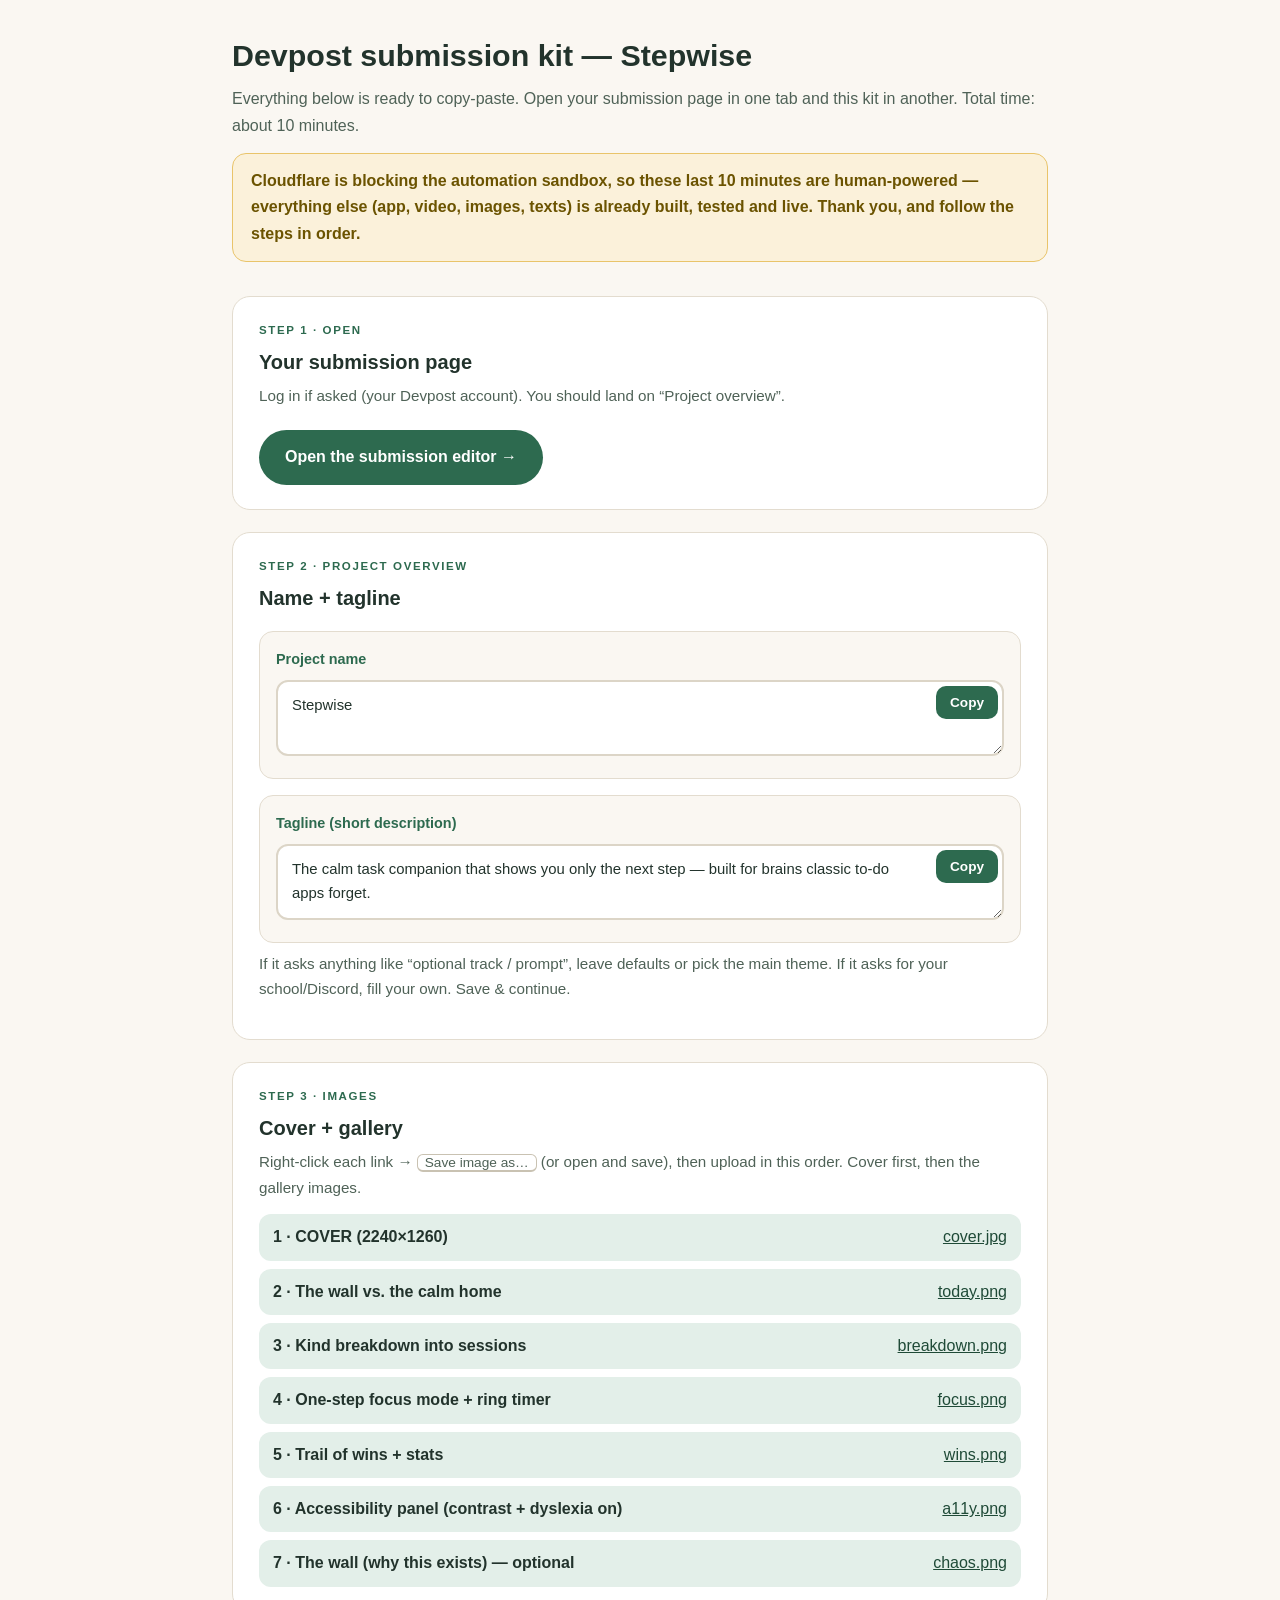
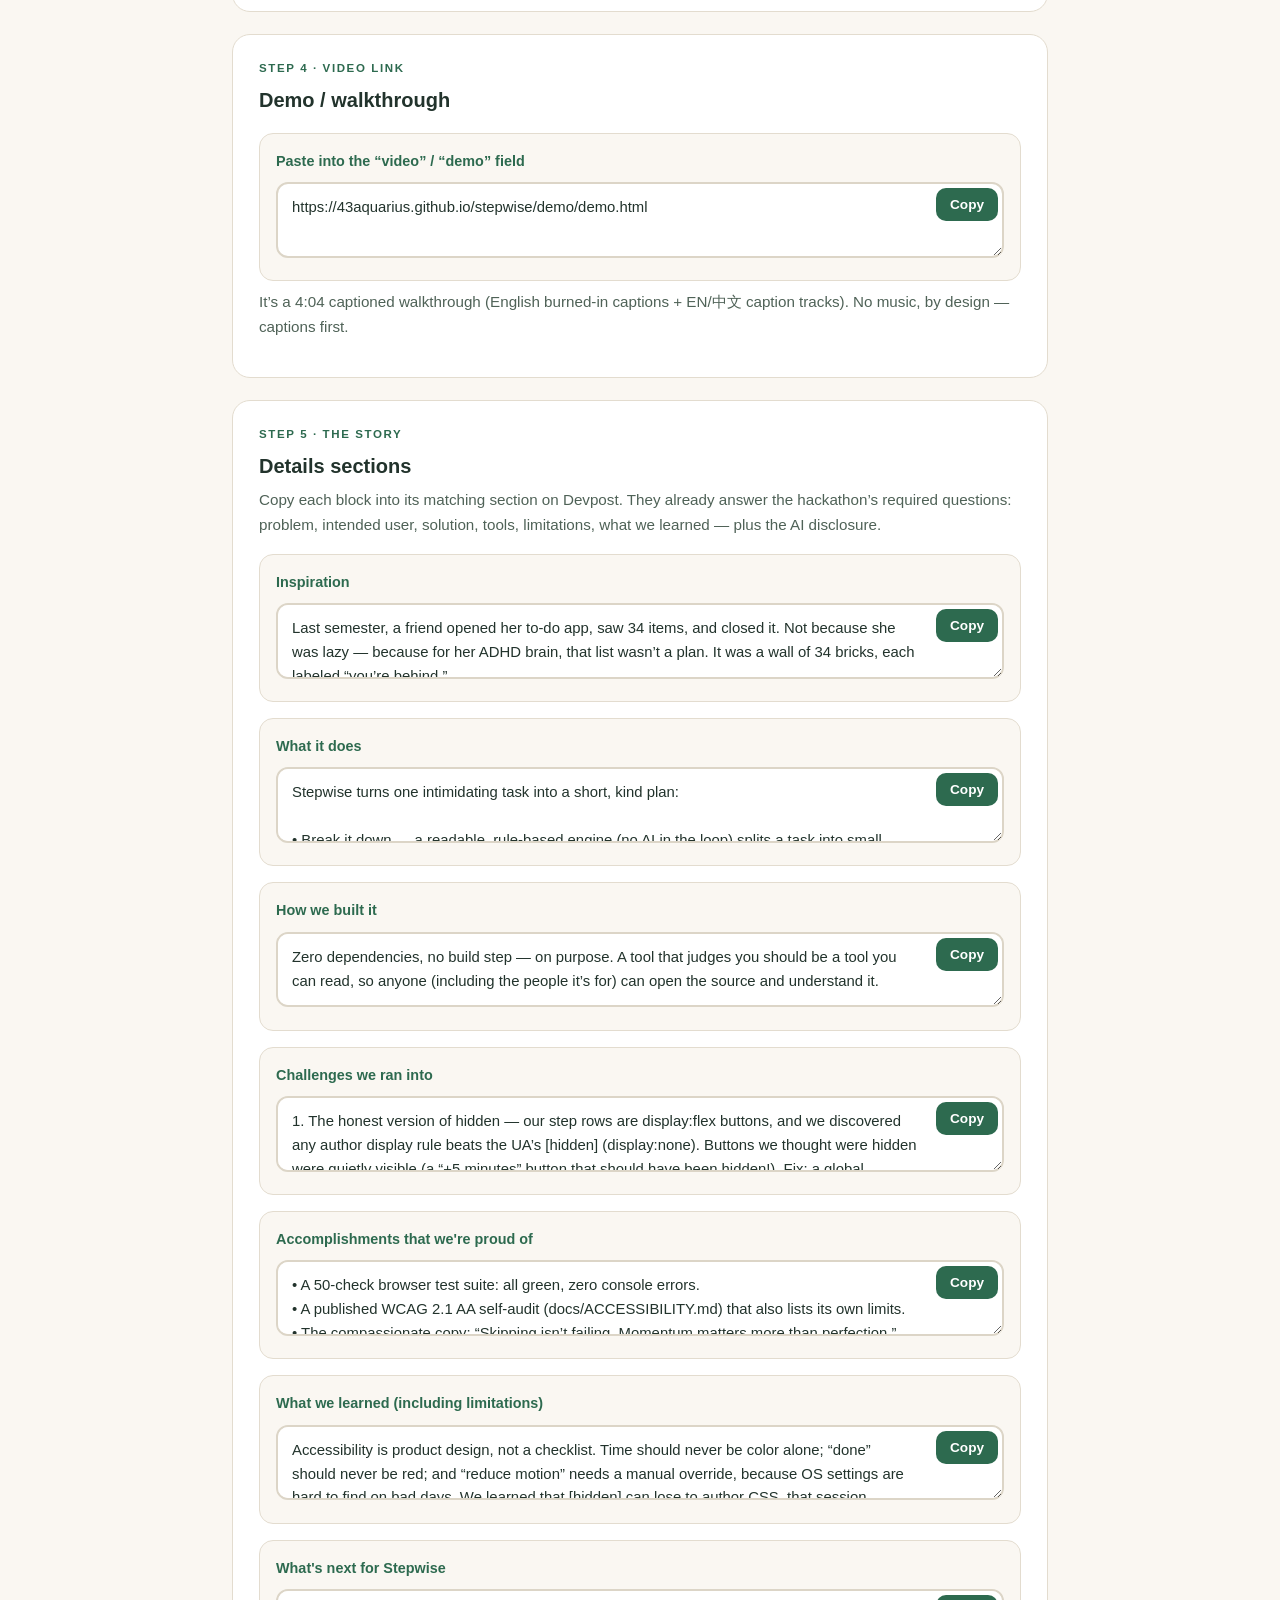
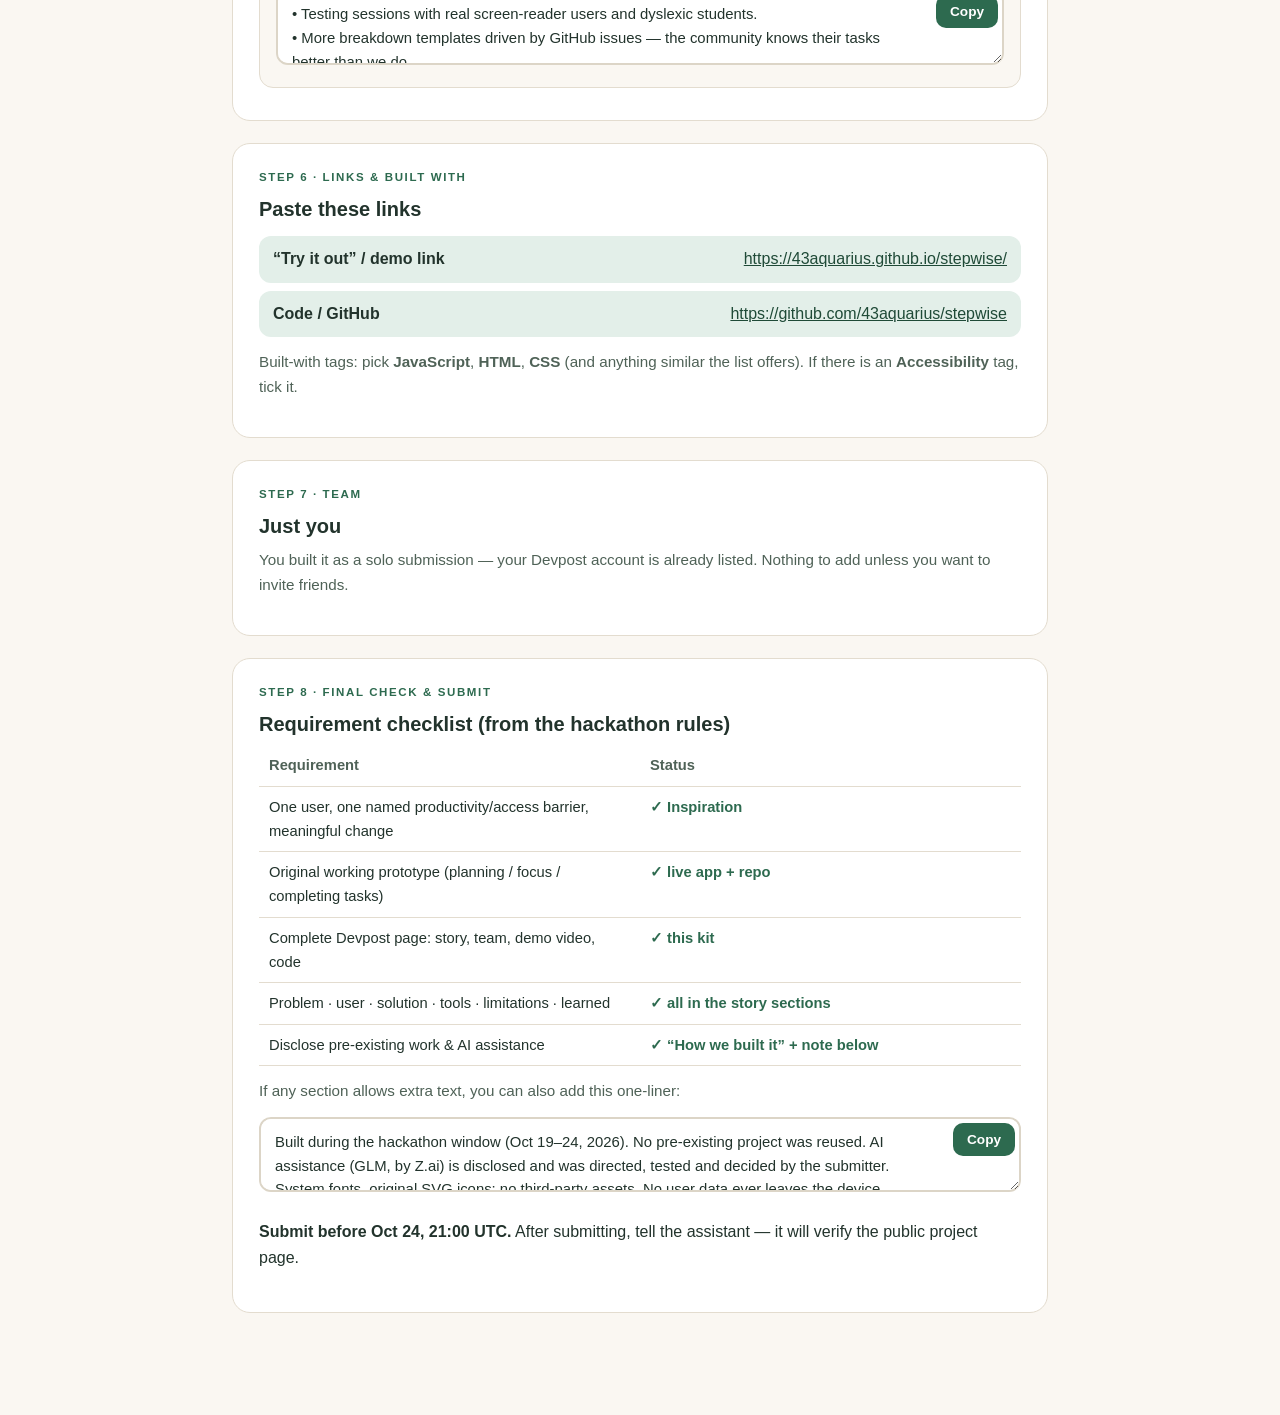
==== submission-kit.html @ bdf695e5 "Add one-page submission kit (copy-paste blocks + asset links)" ====
<!doctype html>
<html lang="en">
<head>
<meta charset="utf-8">
<meta name="viewport" content="width=device-width, initial-scale=1">
<title>Stepwise — Devpost submission kit</title>
<style>
  :root { --bg:#FAF7F2; --card:#fff; --ink:#22332C; --soft:#4F6257; --faint:#77897F;
    --brand:#2D6A4F; --deep:#1F4A37; --softbg:#E3EFE9; --gold:#E9C46A; --goldink:#6B5300;
    --goldbg:#FBF1DA; --line:1px solid #E3DCCF;
    --font:-apple-system,BlinkMacSystemFont,"Segoe UI",Roboto,"Helvetica Neue",Arial,sans-serif; }
  *{box-sizing:border-box} body{margin:0;background:var(--bg);color:var(--ink);font-family:var(--font);line-height:1.65}
  .wrap{max-width:860px;margin:0 auto;padding:30px 22px 80px}
  h1{font-size:1.9rem;margin:0 0 6px} .sub{color:var(--soft);margin:0 0 8px}
  .note{background:var(--goldbg);border:1px solid var(--gold);border-radius:14px;padding:14px 18px;margin:14px 0 34px;color:var(--goldink);font-weight:600}
  .step{background:var(--card);border:var(--line);border-radius:18px;padding:24px 26px;margin-bottom:22px}
  .step h2{margin:0 0 4px;font-size:1.25rem}
  .kicker{color:var(--brand);font-weight:800;letter-spacing:.14em;font-size:.72rem;text-transform:uppercase;margin:0 0 6px}
  .hint{color:var(--soft);font-size:.95em;margin:4px 0 14px}
  .field{margin:16px 0 8px;padding:14px 16px;background:var(--bg);border-radius:14px;border:var(--line)}
  .field .fname{font-weight:800;font-size:.9em;color:var(--brand)}
  .paste{position:relative;margin-top:8px}
  .paste textarea{width:100%;min-height:64px;border:2px solid #DCD5C7;border-radius:12px;padding:12px 84px 12px 14px;font:inherit;font-size:.93em;line-height:1.6;background:#fff;color:var(--ink);resize:vertical}
  .copy{position:absolute;right:6px;top:6px;border:none;border-radius:10px;background:var(--brand);color:#fff;font-weight:800;padding:9px 14px;cursor:pointer;font-size:.85em}
  .copy:hover{background:var(--deep)} .copy.ok{background:#4FBE8F}
  ul.assets{list-style:none;margin:10px 0 0;padding:0;display:grid;gap:8px}
  ul.assets li{display:flex;flex-wrap:wrap;gap:8px 14px;align-items:center;background:var(--softbg);border-radius:12px;padding:10px 14px}
  ul.assets .a{flex:1;font-weight:700} ul.assets code{background:#fff;border-radius:8px;padding:2px 10px;font-size:.85em}
  a{color:var(--deep)}
  table{width:100%;border-collapse:collapse;font-size:.92em}
  th,td{text-align:left;padding:8px 10px;border-bottom:1px solid #E3DCCF;vertical-align:top}
  th{color:var(--soft);width:44%}
  .ok{color:var(--brand);font-weight:800}
  .kbd{background:#fff;border:1px solid #C9C2B2;border-bottom-width:2px;border-radius:6px;padding:0 .5em;font-size:.9em}
  .big{display:inline-block;background:var(--brand);color:#fff;font-weight:800;padding:14px 26px;border-radius:999px;text-decoration:none;margin-top:8px}
</style>
</head>
<body>
<div class="wrap">
  <h1>Devpost submission kit — Stepwise</h1>
  <p class="sub">Everything below is ready to copy-paste. Open your submission page in one tab and this kit in another. Total time: about 10 minutes.</p>
  <p class="note">Cloudflare is blocking the automation sandbox, so these last 10 minutes are human-powered — everything else (app, video, images, texts) is already built, tested and live. Thank you, and follow the steps in order.</p>

  <div class="step">
    <p class="kicker">Step 1 · open</p>
    <h2>Your submission page</h2>
    <p class="hint">Log in if asked (your Devpost account). You should land on “Project overview”.</p>
    <a class="big" target="_blank" rel="noopener" href="https://devpost.com/submit-to/31798-taskforge/manage/submissions/1246391/project-overview">Open the submission editor →</a>
  </div>

  <div class="step">
    <p class="kicker">Step 2 · project overview</p>
    <h2>Name + tagline</h2>
    <div class="field"><span class="fname">Project name</span>
      <div class="paste"><textarea id="t_name" readonly>Stepwise</textarea><button class="copy" data-for="t_name">Copy</button></div>
    </div>
    <div class="field"><span class="fname">Tagline (short description)</span>
      <div class="paste"><textarea id="t_tag" readonly>The calm task companion that shows you only the next step — built for brains classic to-do apps forget.</textarea><button class="copy" data-for="t_tag">Copy</button></div>
    </div>
    <p class="hint">If it asks anything like “optional track / prompt”, leave defaults or pick the main theme. If it asks for your school/Discord, fill your own. Save &amp; continue.</p>
  </div>

  <div class="step">
    <p class="kicker">Step 3 · images</p>
    <h2>Cover + gallery</h2>
    <p class="hint">Right-click each link → <span class="kbd">Save image as…</span> (or open and save), then upload in this order. Cover first, then the gallery images.</p>
    <ul class="assets">
      <li><span class="a">1 · COVER (2240×1260)</span><a target="_blank" href="https://43aquarius.github.io/stepwise/demo/screens/cover.jpg">cover.jpg</a></li>
      <li><span class="a">2 · The wall vs. the calm home</span><a target="_blank" href="https://43aquarius.github.io/stepwise/demo/screens/today.png">today.png</a></li>
      <li><span class="a">3 · Kind breakdown into sessions</span><a target="_blank" href="https://43aquarius.github.io/stepwise/demo/screens/breakdown.png">breakdown.png</a></li>
      <li><span class="a">4 · One-step focus mode + ring timer</span><a target="_blank" href="https://43aquarius.github.io/stepwise/demo/screens/focus.png">focus.png</a></li>
      <li><span class="a">5 · Trail of wins + stats</span><a target="_blank" href="https://43aquarius.github.io/stepwise/demo/screens/wins.png">wins.png</a></li>
      <li><span class="a">6 · Accessibility panel (contrast + dyslexia on)</span><a target="_blank" href="https://43aquarius.github.io/stepwise/demo/screens/a11y.png">a11y.png</a></li>
      <li><span class="a">7 · The wall (why this exists) — optional</span><a target="_blank" href="https://43aquarius.github.io/stepwise/demo/screens/chaos.png">chaos.png</a></li>
    </ul>
  </div>

  <div class="step">
    <p class="kicker">Step 4 · video link</p>
    <h2>Demo / walkthrough</h2>
    <div class="field"><span class="fname">Paste into the “video” / “demo” field</span>
      <div class="paste"><textarea id="t_vid" readonly>https://43aquarius.github.io/stepwise/demo/demo.html</textarea><button class="copy" data-for="t_vid">Copy</button></div>
    </div>
    <p class="hint">It’s a 4:04 captioned walkthrough (English burned-in captions + EN/中文 caption tracks). No music, by design — captions first.</p>
  </div>

  <div class="step">
    <p class="kicker">Step 5 · the story</p>
    <h2>Details sections</h2>
    <p class="hint">Copy each block into its matching section on Devpost. They already answer the hackathon’s required questions: problem, intended user, solution, tools, limitations, what we learned — plus the AI disclosure.</p>

    <div class="field"><span class="fname">Inspiration</span>
      <div class="paste"><textarea id="t_i1" readonly>Last semester, a friend opened her to-do app, saw 34 items, and closed it. Not because she was lazy — because for her ADHD brain, that list wasn’t a plan. It was a wall of 34 bricks, each labeled “you’re behind.”

Most productivity tools are designed for brains that already work like spreadsheets. For people with ADHD, dyslexia, or anxiety, the same features — infinite lists, red overdue badges, streak counters — do the opposite of helping. TaskForge asked us to pick one real friction point and one real person. Ours was that moment: an overwhelming task on a screen that offers no next step.

Stepwise is our answer, and its one rule is simple: never show the wall. Show one kind step at a time.</textarea><button class="copy" data-for="t_i1">Copy</button></div>
    </div>

    <div class="field"><span class="fname">What it does</span>
      <div class="paste"><textarea id="t_i2" readonly>Stepwise turns one intimidating task into a short, kind plan:

• Break it down — a readable, rule-based engine (no AI in the loop) splits a task into small, concrete steps using templates for cleaning, study, email, errands, exercise, cooking and travel. Every estimate is a kind estimate: ~35% buffer, because time blindness is real.
• Sessions, not walls — steps are chunked into sessions of at most four, with visible breaks and a reward step at the end. Finishing should feel like finishing.
• One-step focus mode — the screen shows exactly the current step. A quiet ring timer (time always in text, never color alone) can be paused, or given five more kind minutes. Press Done any moment — or Skip, because skipping is never failure.
• A trail of wins — every finished step becomes a stone on a winding path; lanterns mark every fifth. Stats count steps, not streak-shaming.
• Accessibility panel — five text sizes, high contrast, dyslexia-friendly text, reduced motion; full keyboard control; ARIA live announcements for screen readers.
• Yours only — localStorage, no accounts, no cloud, no tracking; export/import as JSON. It’s a PWA: installable and fully offline.</textarea><button class="copy" data-for="t_i2">Copy</button></div>
    </div>

    <div class="field"><span class="fname">How we built it</span>
      <div class="paste"><textarea id="t_i3" readonly>Zero dependencies, no build step — on purpose. A tool that judges you should be a tool you can read, so anyone (including the people it’s for) can open the source and understand it.

• Vanilla ES modules: a rule-based breakdown engine (js/breakdown.js) with 8 category templates and a generic fallback, session chunking, and an editor round-trip format (label | minutes).
• A focus-mode state machine (js/focus.js) with explicit win / session-complete / task-complete endings — the next step is never auto-advanced; it’s always your choice.
• CSS custom-property theming for the accessibility modes; prefers-reduced-motion plus a manual override, because not everyone can find the OS setting on a bad day.
• Web Audio API for the soft two-tone chime — synthesized at runtime, no audio files.
• A service worker (sw.js) cache-first shell for offline; localStorage persistence; 24 unit tests for the engine (node tests/breakdown.test.js) and a 50-check browser test suite, all green.
• A 4-minute captioned demo video, with every on-screen action scheduled on a wall-clock beat sheet so the burned-in captions stay in sync.</textarea><button class="copy" data-for="t_i3">Copy</button></div>
    </div>

    <div class="field"><span class="fname">Challenges we ran into</span>
      <div class="paste"><textarea id="t_i4" readonly>1. The honest version of hidden — our step rows are display:flex buttons, and we discovered any author display rule beats the UA’s [hidden] (display:none). Buttons we thought were hidden were quietly visible (a “+5 minutes” button that should have been hidden!). Fix: a global [hidden]{display:none!important} rule.

2. The focus-mode flowchart — our first version celebrated twice (per step and per session) and could loop forever. We rewrote it as a small state machine with explicit endings, and it finally felt calm — which is the whole point.

3. Kind but honest estimates — multiplying by 1.35 is easy; explaining why in one line of UI (“time blindness is real”) took most of the writing time.

4. Subtitle-synced video — the demo is one continuous recording; every click lands on a wall-clock beat so the burned-in captions always match the action. We re-recorded twice for two small bugs we refused to ship.</textarea><button class="copy" data-for="t_i4">Copy</button></div>
    </div>

    <div class="field"><span class="fname">Accomplishments that we're proud of</span>
      <div class="paste"><textarea id="t_i5" readonly>• A 50-check browser test suite: all green, zero console errors.
• A published WCAG 2.1 AA self-audit (docs/ACCESSIBILITY.md) that also lists its own limits.
• The compassionate copy: “Skipping isn’t failing. Momentum matters more than perfection.” — shown at the exact moment someone needs it.
• A demo video captioned in English and Chinese. Captions first, because accessibility is the product.</textarea><button class="copy" data-for="t_i5">Copy</button></div>
    </div>

    <div class="field"><span class="fname">What we learned (including limitations)</span>
      <div class="paste"><textarea id="t_i6" readonly>Accessibility is product design, not a checklist. Time should never be color alone; “done” should never be red; and “reduce motion” needs a manual override, because OS settings are hard to find on bad days. We learned that [hidden] can lose to author CSS, that session boundaries are an emotional feature — not just a layout one — and that calm copywriting is engineering: every word either lowers a barrier or raises one.

Limitations, honestly: the breakdown engine is rule-based, so it’s only as wise as its templates — that’s why every step stays editable. The dyslexia mode is typography-based (spacing, rhythm, color temperature) — we don’t ship a dyslexia font. And we haven’t yet tested with real screen-reader users; that is the first post-hackathon milestone.</textarea><button class="copy" data-for="t_i6">Copy</button></div>
    </div>

    <div class="field"><span class="fname">What's next for Stepwise</span>
      <div class="paste"><textarea id="t_i7" readonly>• Testing sessions with real screen-reader users and dyslexic students.
• More breakdown templates driven by GitHub issues — the community knows their tasks better than we do.
• Localization, starting with Chinese (the demo already carries a Chinese caption track).
• Optional end-to-end encrypted sync — opt-in, never default.
• A share-sheet quick-add, so capturing a task takes one tap.</textarea><button class="copy" data-for="t_i7">Copy</button></div>
    </div>
  </div>

  <div class="step">
    <p class="kicker">Step 6 · links &amp; built with</p>
    <h2>Paste these links</h2>
    <ul class="assets">
      <li><span class="a">“Try it out” / demo link</span><a target="_blank" href="https://43aquarius.github.io/stepwise/">https://43aquarius.github.io/stepwise/</a></li>
      <li><span class="a">Code / GitHub</span><a target="_blank" href="https://github.com/43aquarius/stepwise">https://github.com/43aquarius/stepwise</a></li>
    </ul>
    <p class="hint" style="margin-top:12px">Built-with tags: pick <b>JavaScript</b>, <b>HTML</b>, <b>CSS</b> (and anything similar the list offers). If there is an <b>Accessibility</b> tag, tick it.</p>
  </div>

  <div class="step">
    <p class="kicker">Step 7 · team</p>
    <h2>Just you</h2>
    <p class="hint">You built it as a solo submission — your Devpost account is already listed. Nothing to add unless you want to invite friends.</p>
  </div>

  <div class="step">
    <p class="kicker">Step 8 · final check &amp; submit</p>
    <h2>Requirement checklist (from the hackathon rules)</h2>
    <table>
      <tr><th>Requirement</th><th>Status</th></tr>
      <tr><td>One user, one named productivity/access barrier, meaningful change</td><td class="ok">✓ Inspiration</td></tr>
      <tr><td>Original working prototype (planning / focus / completing tasks)</td><td class="ok">✓ live app + repo</td></tr>
      <tr><td>Complete Devpost page: story, team, demo video, code</td><td class="ok">✓ this kit</td></tr>
      <tr><td>Problem · user · solution · tools · limitations · learned</td><td class="ok">✓ all in the story sections</td></tr>
      <tr><td>Disclose pre-existing work &amp; AI assistance</td><td class="ok">✓ “How we built it” + note below</td></tr>
    </table>
    <p class="hint" style="margin-top:12px">If any section allows extra text, you can also add this one-liner:</p>
    <div class="paste"><textarea id="t_disc" readonly>Built during the hackathon window (Oct 19–24, 2026). No pre-existing project was reused. AI assistance (GLM, by Z.ai) is disclosed and was directed, tested and decided by the submitter. System fonts, original SVG icons; no third-party assets. No user data ever leaves the device.</textarea><button class="copy" data-for="t_disc">Copy</button></div>
    <p style="margin-top:18px"><b>Submit before Oct 24, 21:00 UTC.</b> After submitting, tell the assistant — it will verify the public project page.</p>
  </div>

<script>
  document.querySelectorAll('.copy').forEach(b => {
    b.addEventListener('click', async () => {
      const ta = document.getElementById(b.dataset.for);
      ta.select();
      try { await navigator.clipboard.writeText(ta.value); } catch { document.execCommand('copy'); }
      b.textContent = 'Copied ✓'; b.classList.add('ok');
      setTimeout(() => { b.textContent = 'Copy'; b.classList.remove('ok'); }, 1600);
    });
  });
</script>
</div>
</body>
</html>
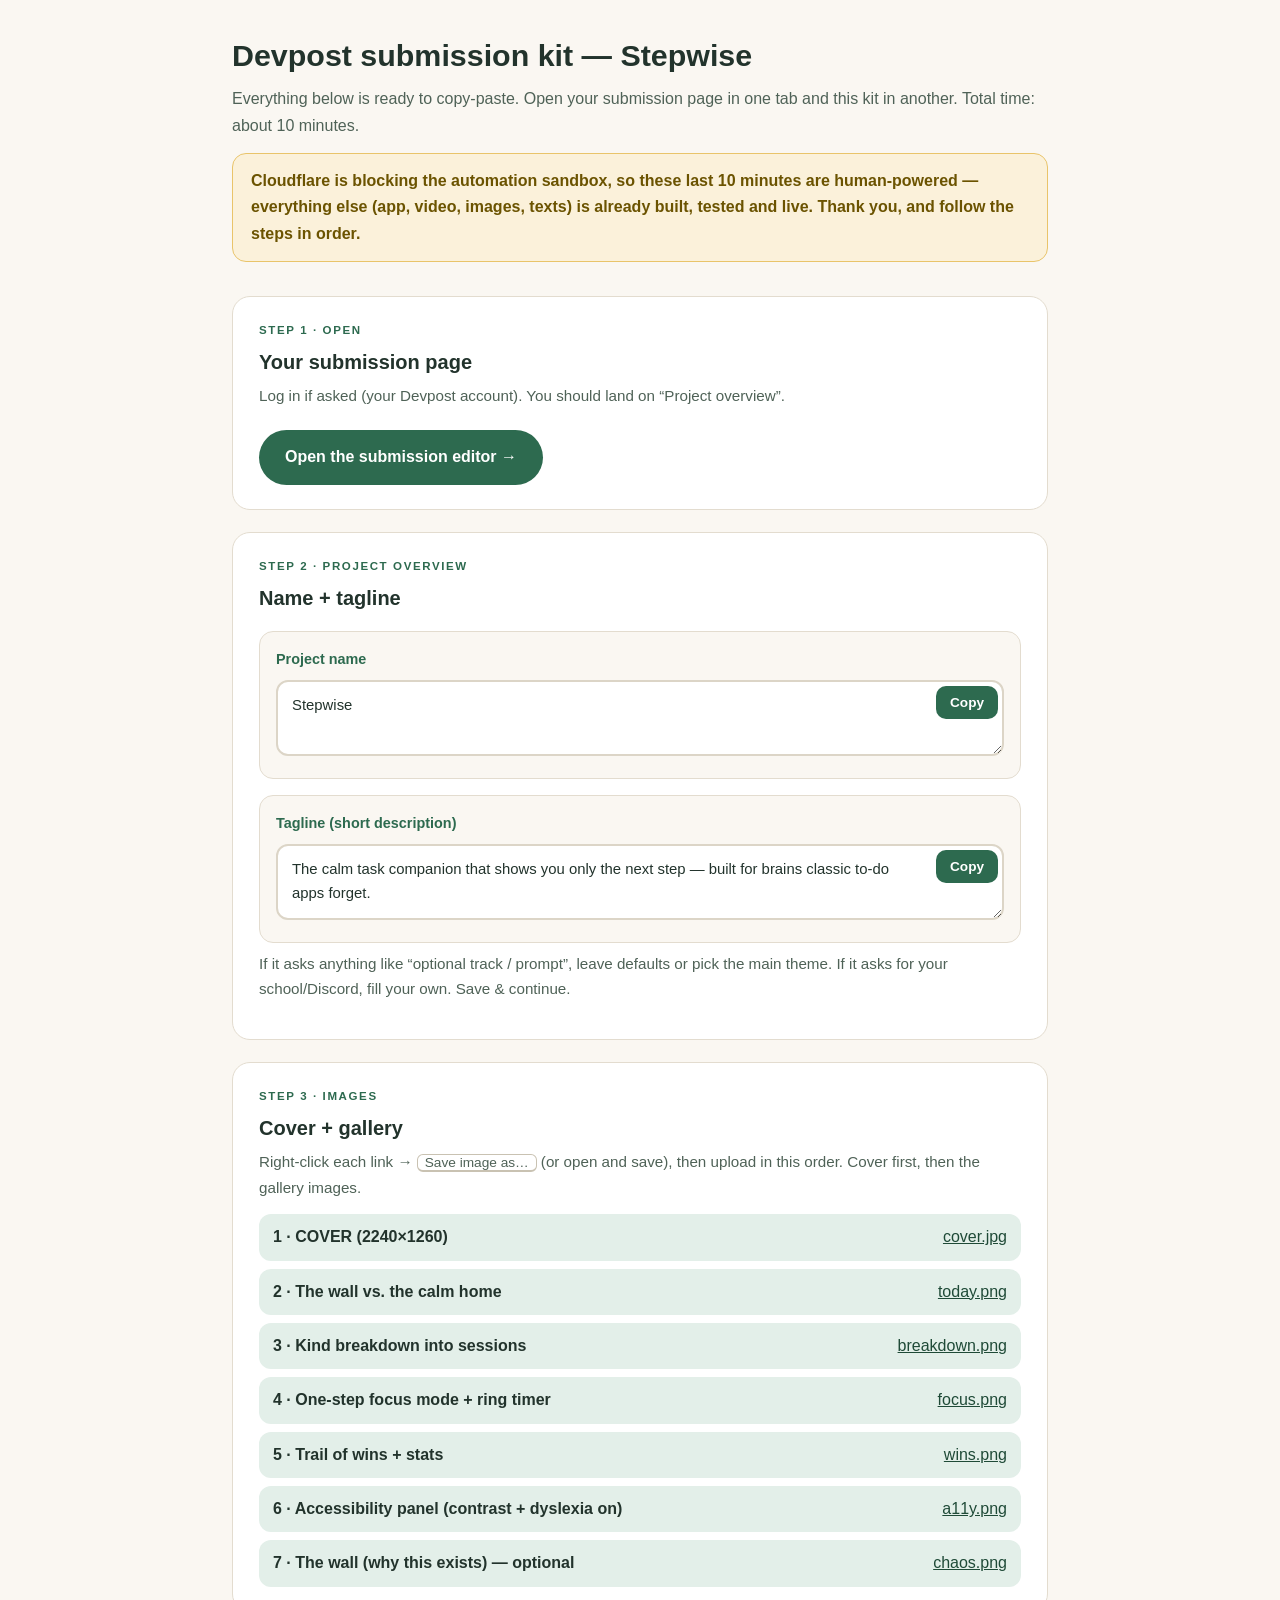
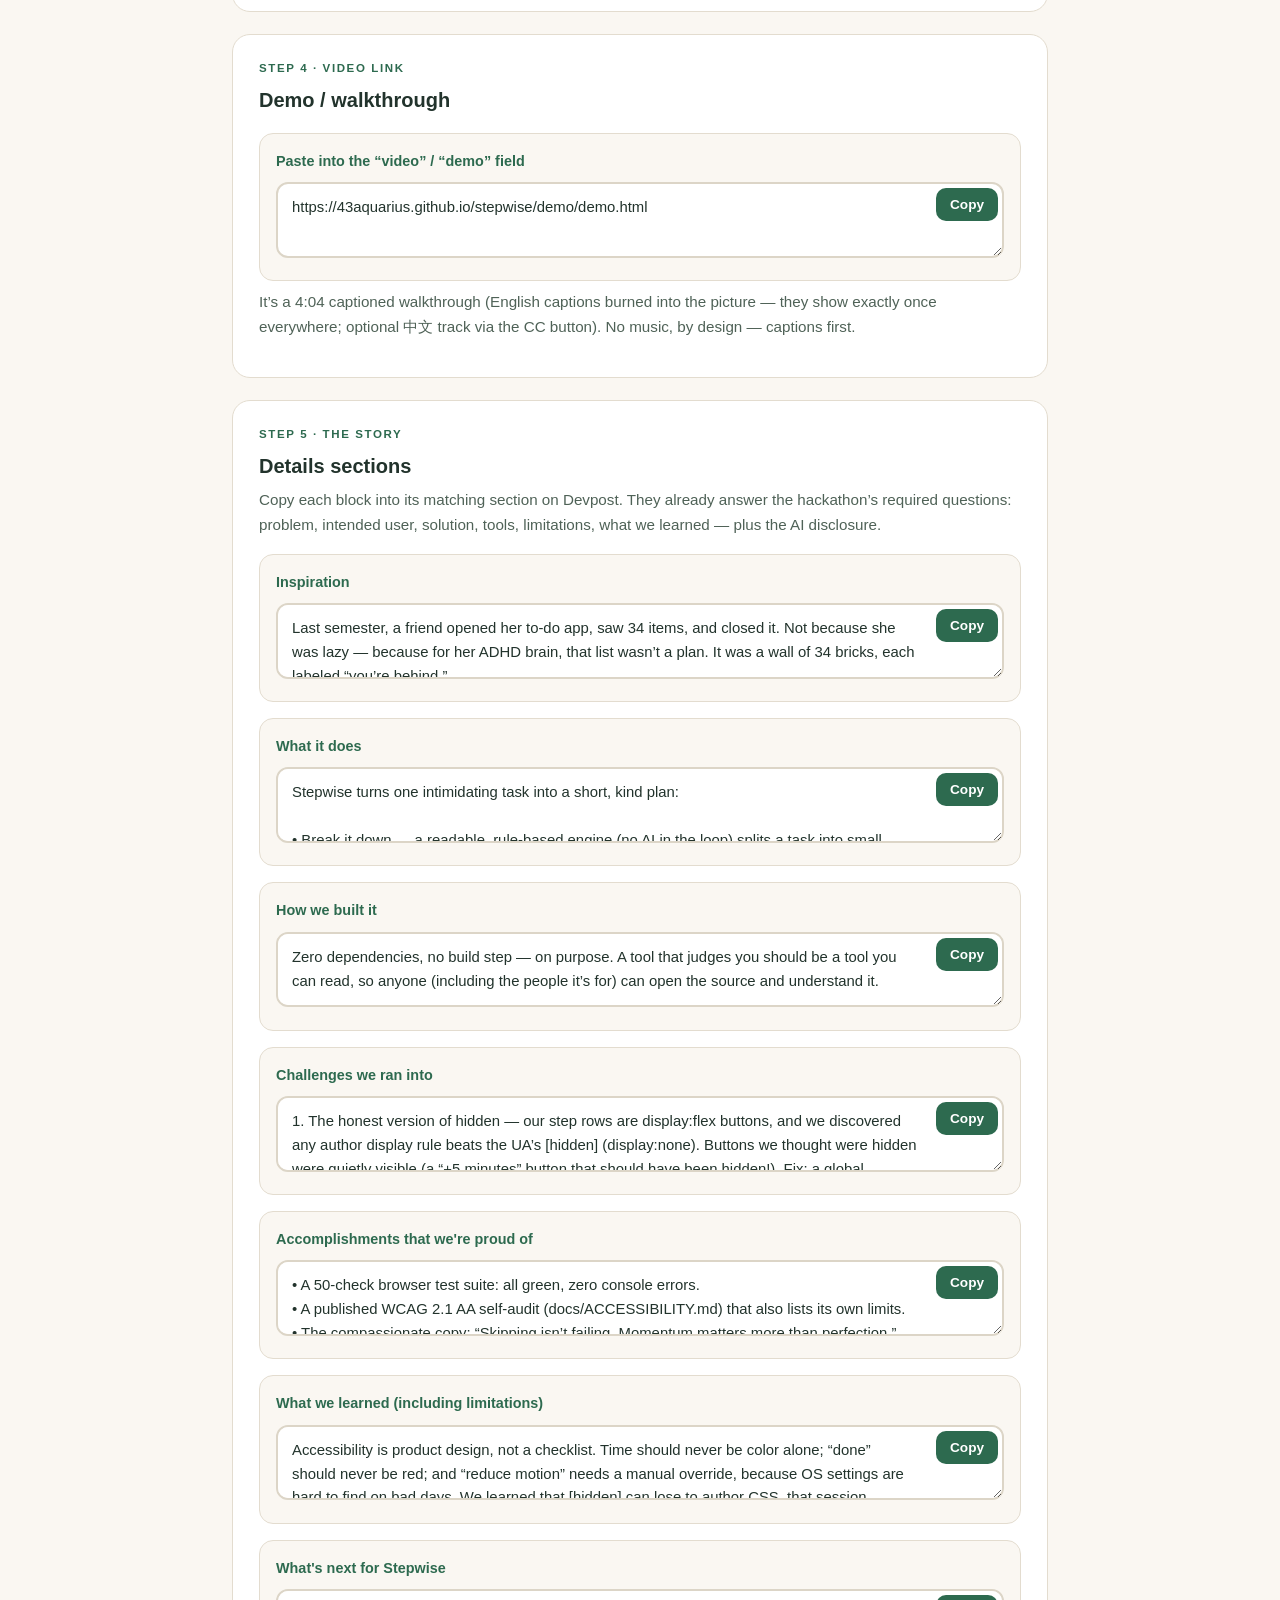
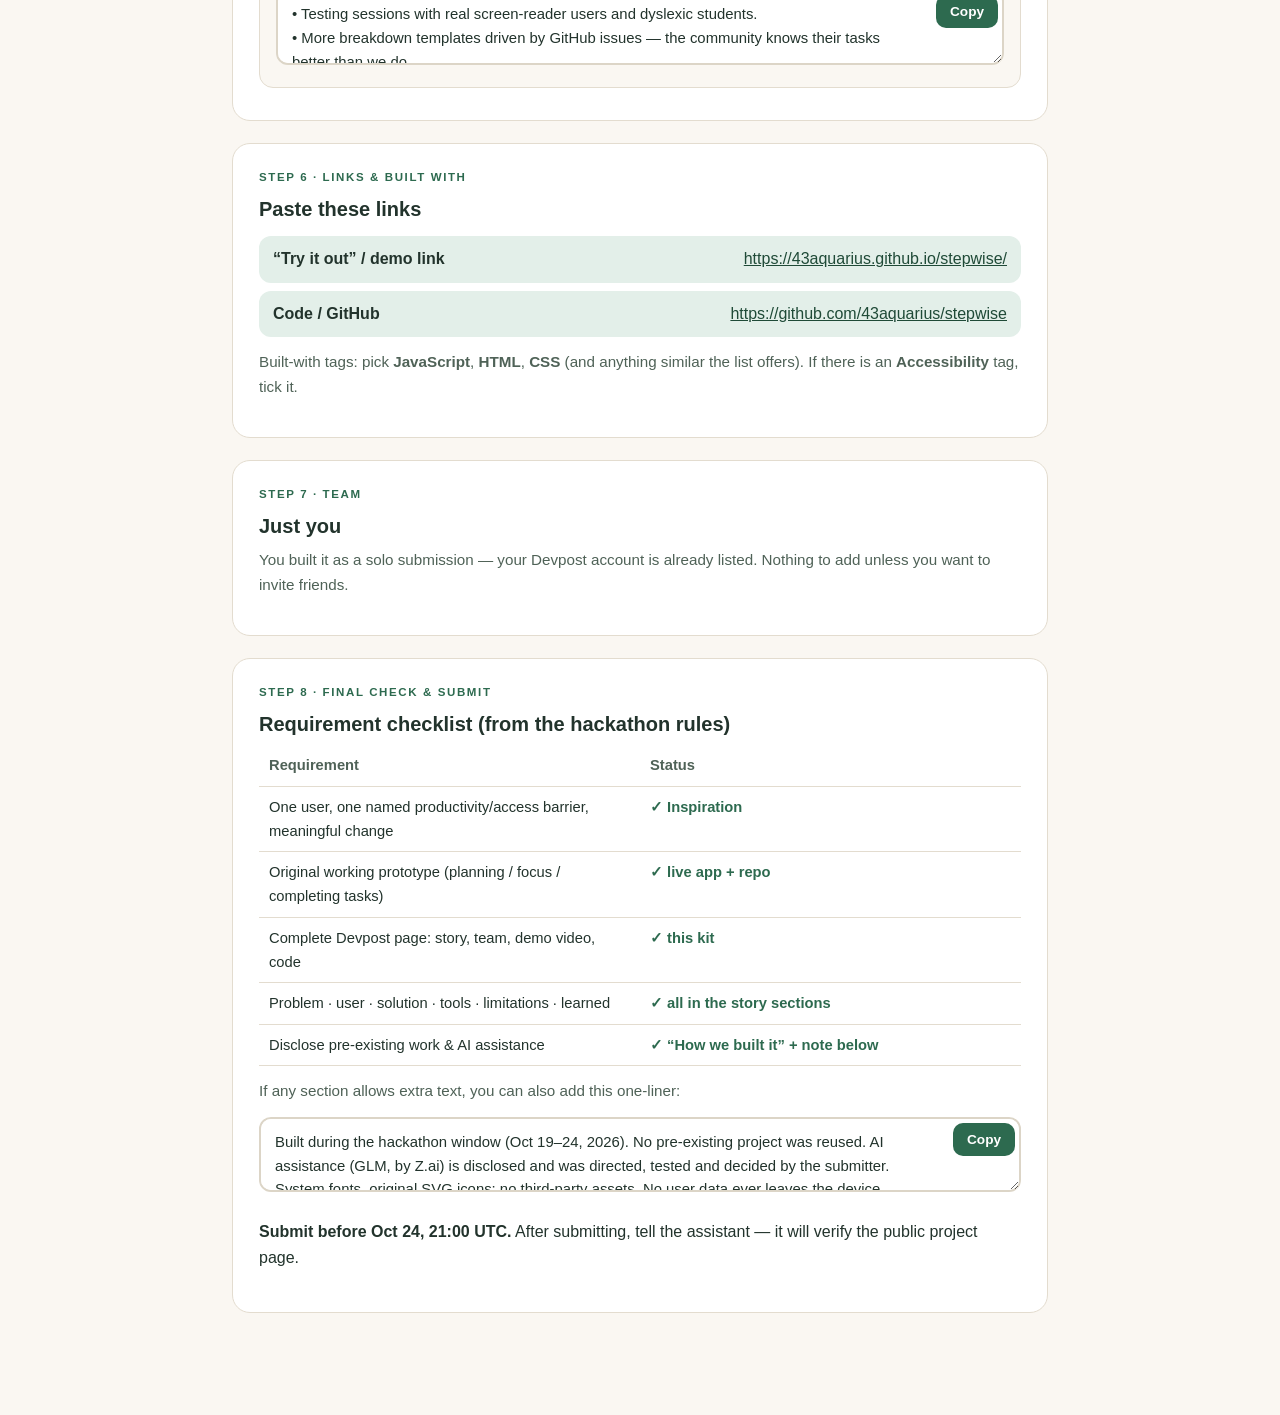
==== commit 0a0322e5: "Fix duplicated captions on demo player: remove soft EN track (English is already burned in; it rende" ====
--- a/submission-kit.html
+++ b/submission-kit.html
@@ -81,7 +81,7 @@
     <div class="field"><span class="fname">Paste into the “video” / “demo” field</span>
       <div class="paste"><textarea id="t_vid" readonly>https://43aquarius.github.io/stepwise/demo/demo.html</textarea><button class="copy" data-for="t_vid">Copy</button></div>
     </div>
-    <p class="hint">It’s a 4:04 captioned walkthrough (English burned-in captions + EN/中文 caption tracks). No music, by design — captions first.</p>
+    <p class="hint">It’s a 4:04 captioned walkthrough (English captions burned into the picture — they show exactly once everywhere; optional 中文 track via the CC button). No music, by design — captions first.</p>
   </div>
 
   <div class="step">
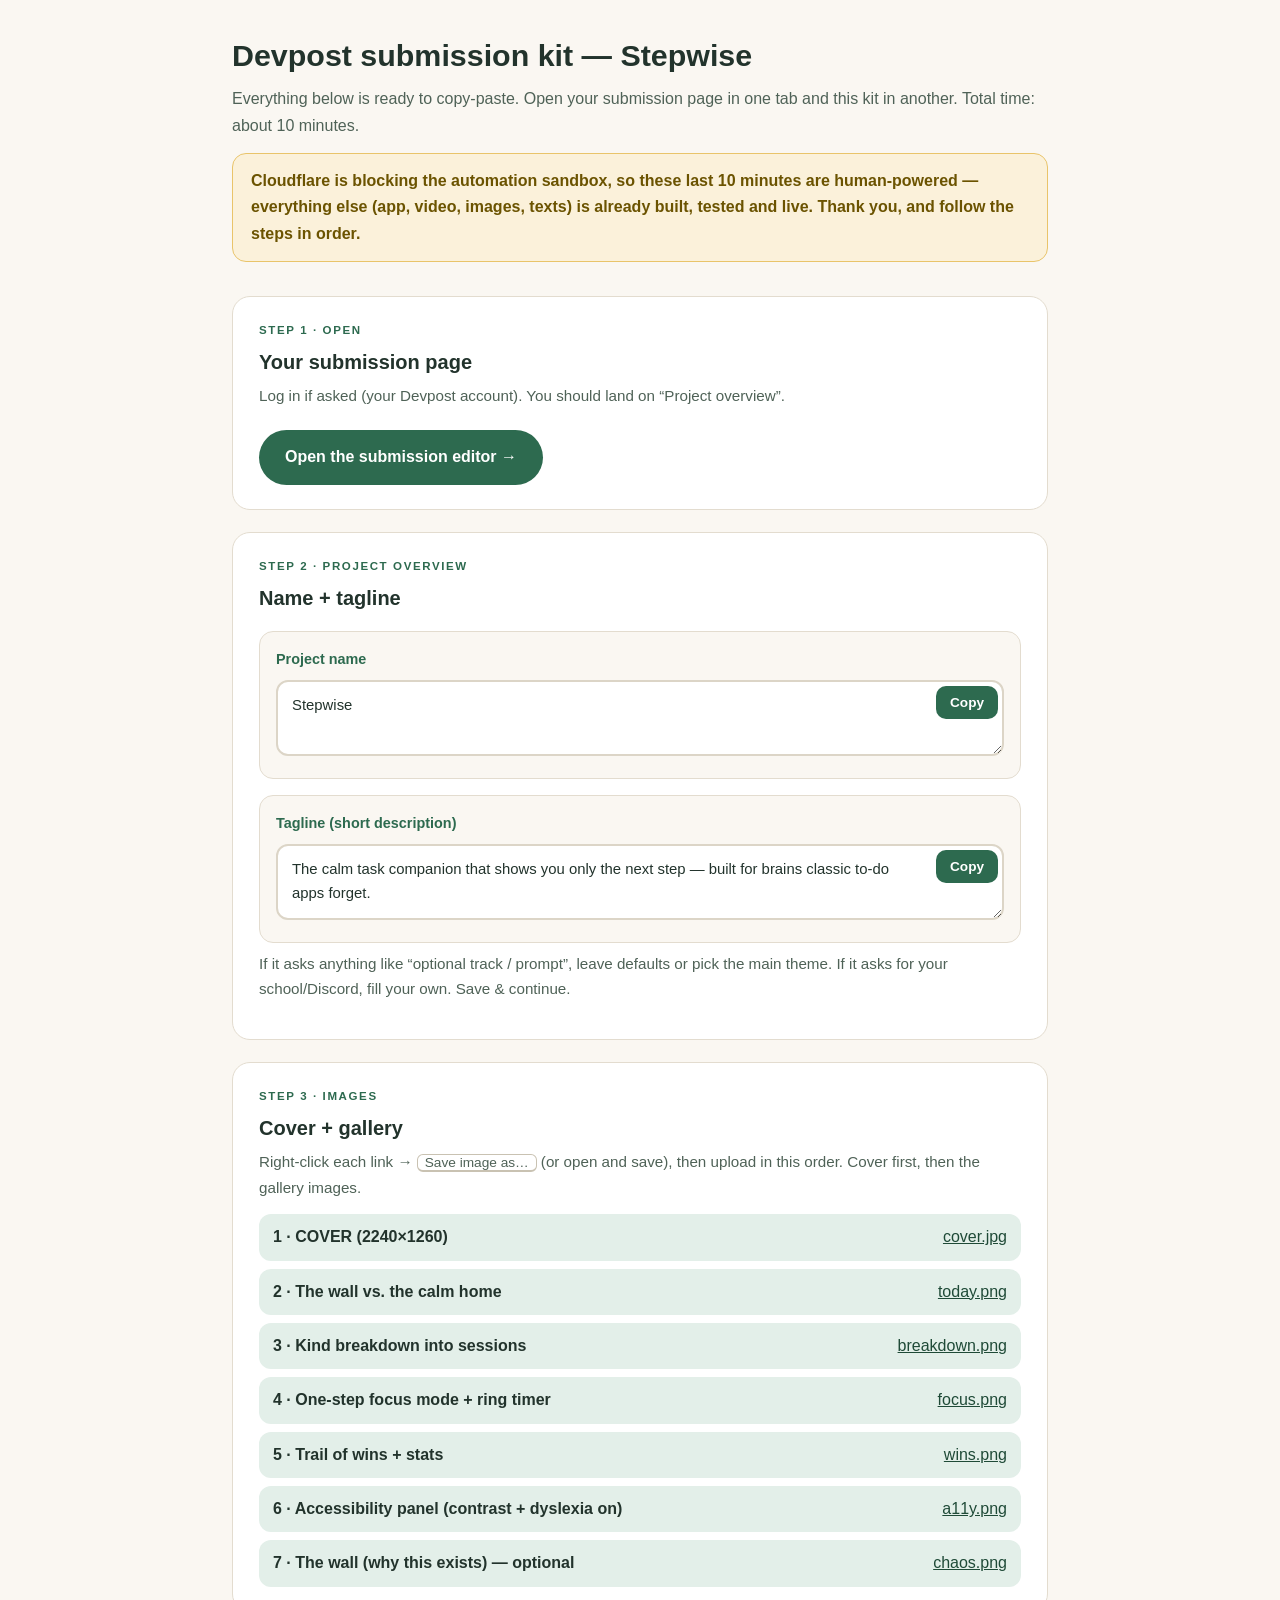
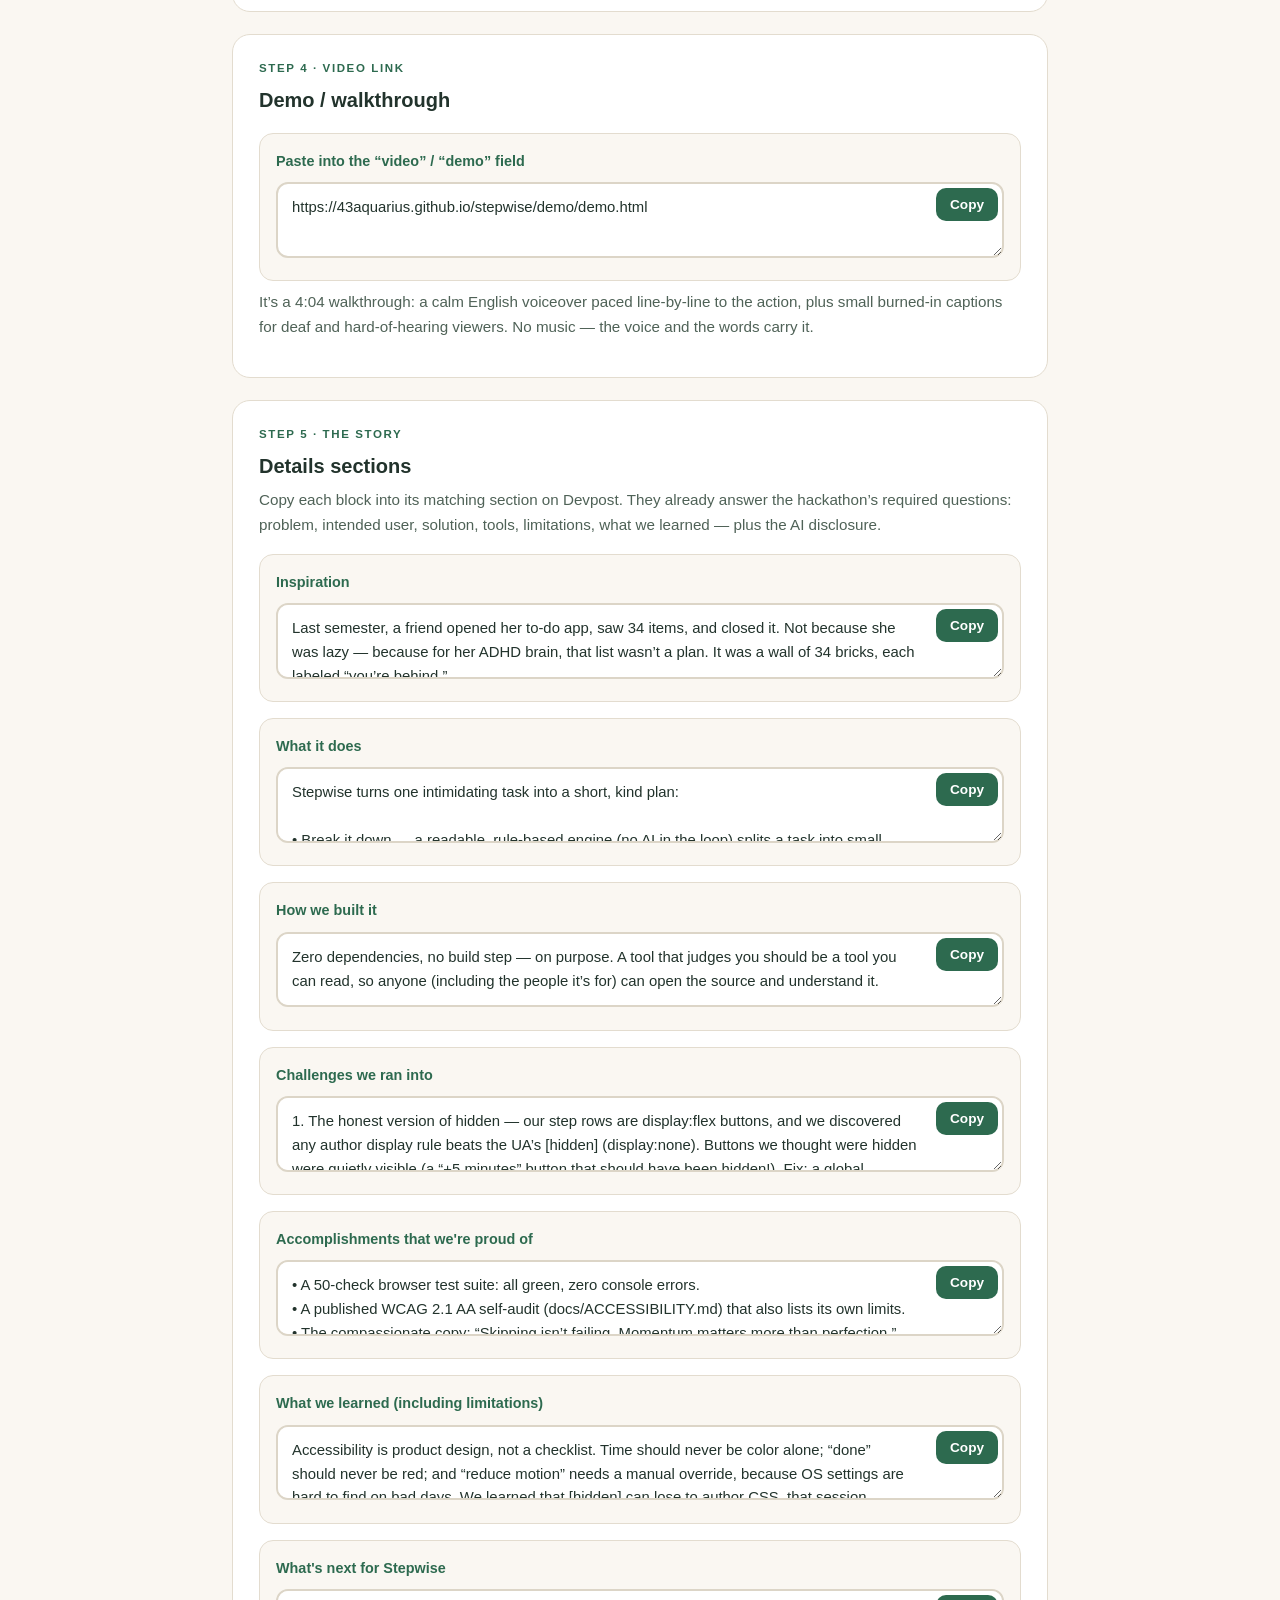
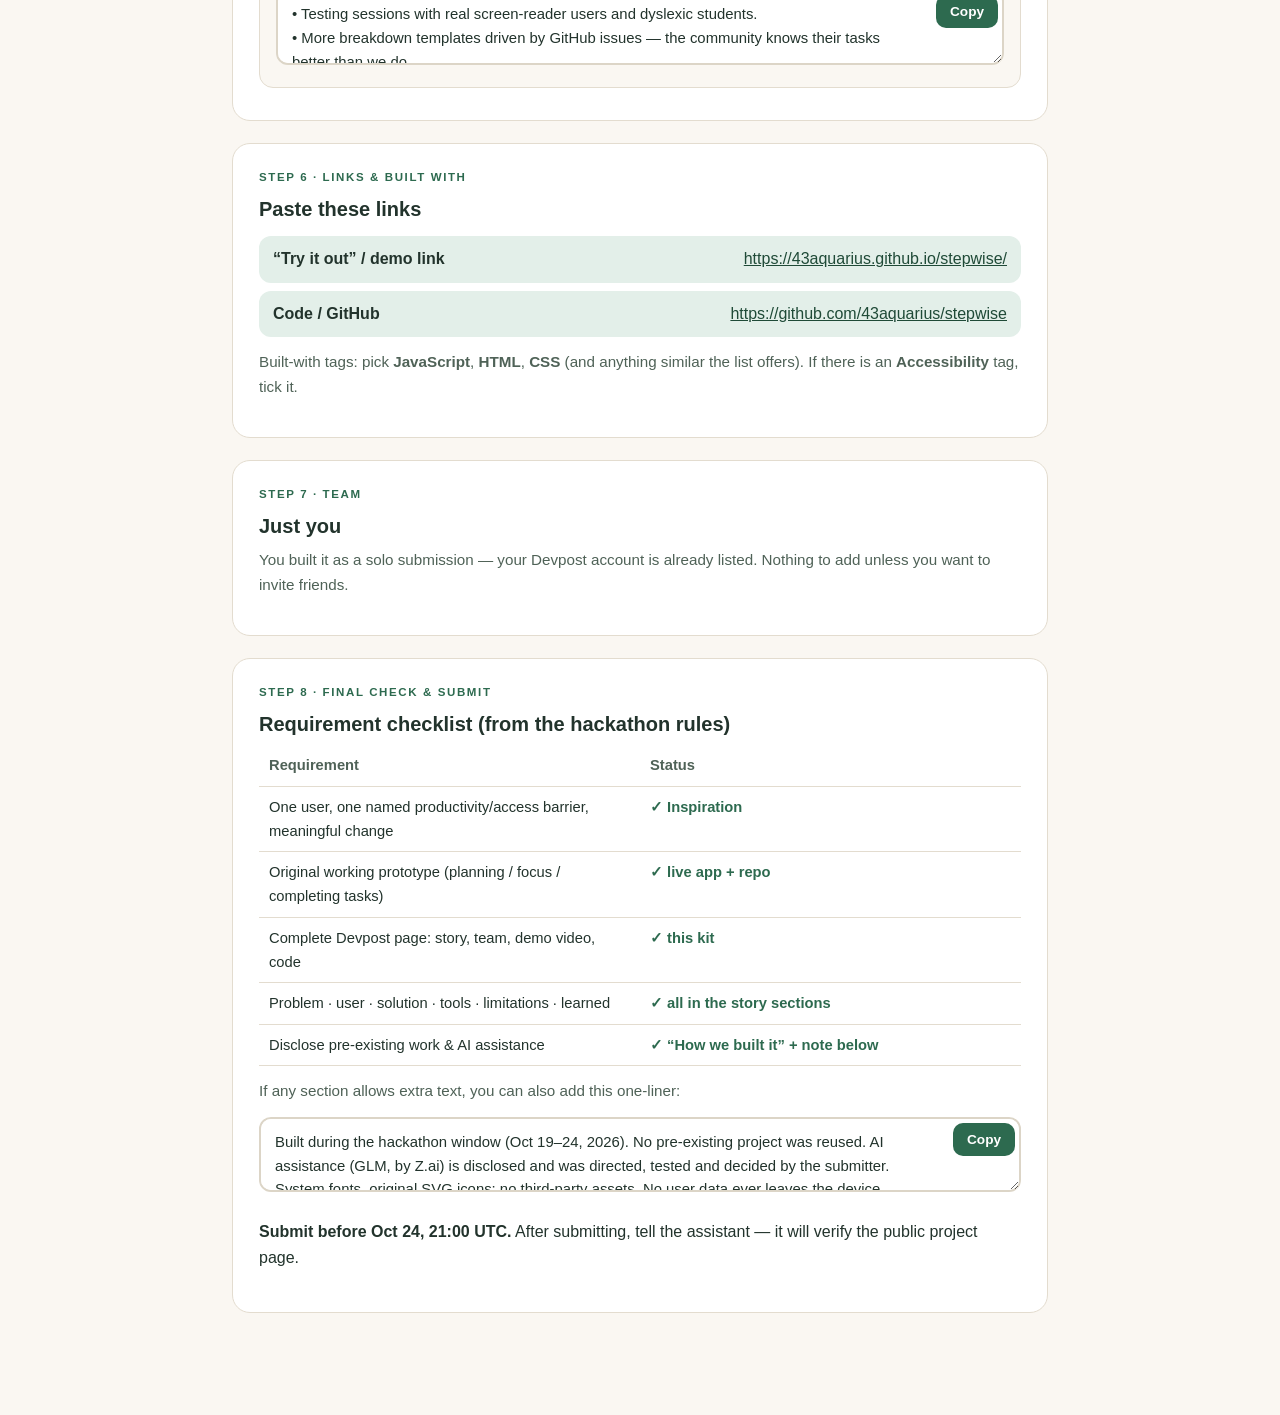
==== commit 568b0f55: "Demo v2: calm English voiceover + small discreet captions - Add English voiceover (TTS 'tongtong' vo" ====
--- a/submission-kit.html
+++ b/submission-kit.html
@@ -81,7 +81,7 @@
     <div class="field"><span class="fname">Paste into the “video” / “demo” field</span>
       <div class="paste"><textarea id="t_vid" readonly>https://43aquarius.github.io/stepwise/demo/demo.html</textarea><button class="copy" data-for="t_vid">Copy</button></div>
     </div>
-    <p class="hint">It’s a 4:04 captioned walkthrough (English captions burned into the picture — they show exactly once everywhere; optional 中文 track via the CC button). No music, by design — captions first.</p>
+    <p class="hint">It’s a 4:04 walkthrough: a calm English voiceover paced line-by-line to the action, plus small burned-in captions for deaf and hard-of-hearing viewers. No music — the voice and the words carry it.</p>
   </div>
 
   <div class="step">
